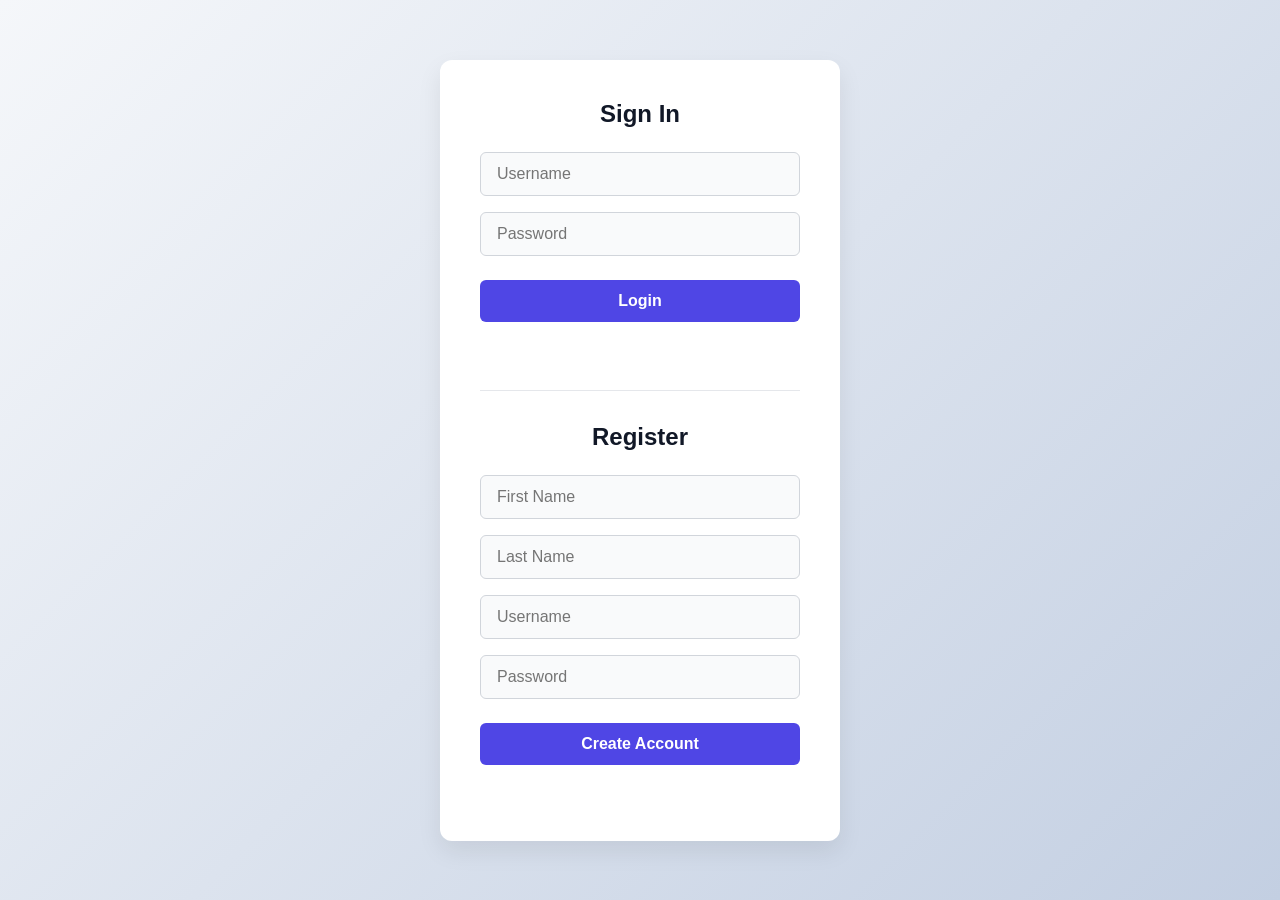
==== dashboard.html @ d36b8466 "Add files via upload" ====
<!DOCTYPE html>
<html lang="en">
<head>
    <meta charset="UTF-8">
    <meta name="viewport" content="width=device-width, initial-scale=1.0">
    <title>Contact Manager</title>

    <link rel="stylesheet" href="styles.css">
</head>

<body>

    <div class="container dashboard">

        <h2>Contact Manager</h2>

        <p id="welcomeMessage"></p>

        <hr>

        <h3>Your Contacts</h3>

        <div class="contact-card">
            <p><strong>Name:</strong> John Smith</p>
            <p><strong>Phone:</strong> (407) 555-1234</p>
            <p><strong>Email:</strong> johnsmith@email.com</p>
        </div>

        <div class="contact-card">
            <p><strong>Name:</strong> Sarah Johnson</p>
            <p><strong>Phone:</strong> (321) 555-9876</p>
            <p><strong>Email:</strong> sarahj@email.com</p>
        </div>

        <button id="logoutButton">Logout</button>

    </div>


    <script>

        // Get user information saved during login
        const userId = sessionStorage.getItem("userId");
        const firstName = sessionStorage.getItem("firstName");
        const lastName = sessionStorage.getItem("lastName");


        // If nobody is logged in, send them back to login page
        if (!userId) {
            window.location.href = "index.html";
        }


        // Display logged-in user's name
        document.getElementById("welcomeMessage").innerText =
            "Welcome, " + firstName + " " + lastName + "!";


        // Logout button
        document.getElementById("logoutButton").addEventListener("click", function() {

            sessionStorage.clear();

            window.location.href = "index.html";

        });

    </script>

</body>
</html>
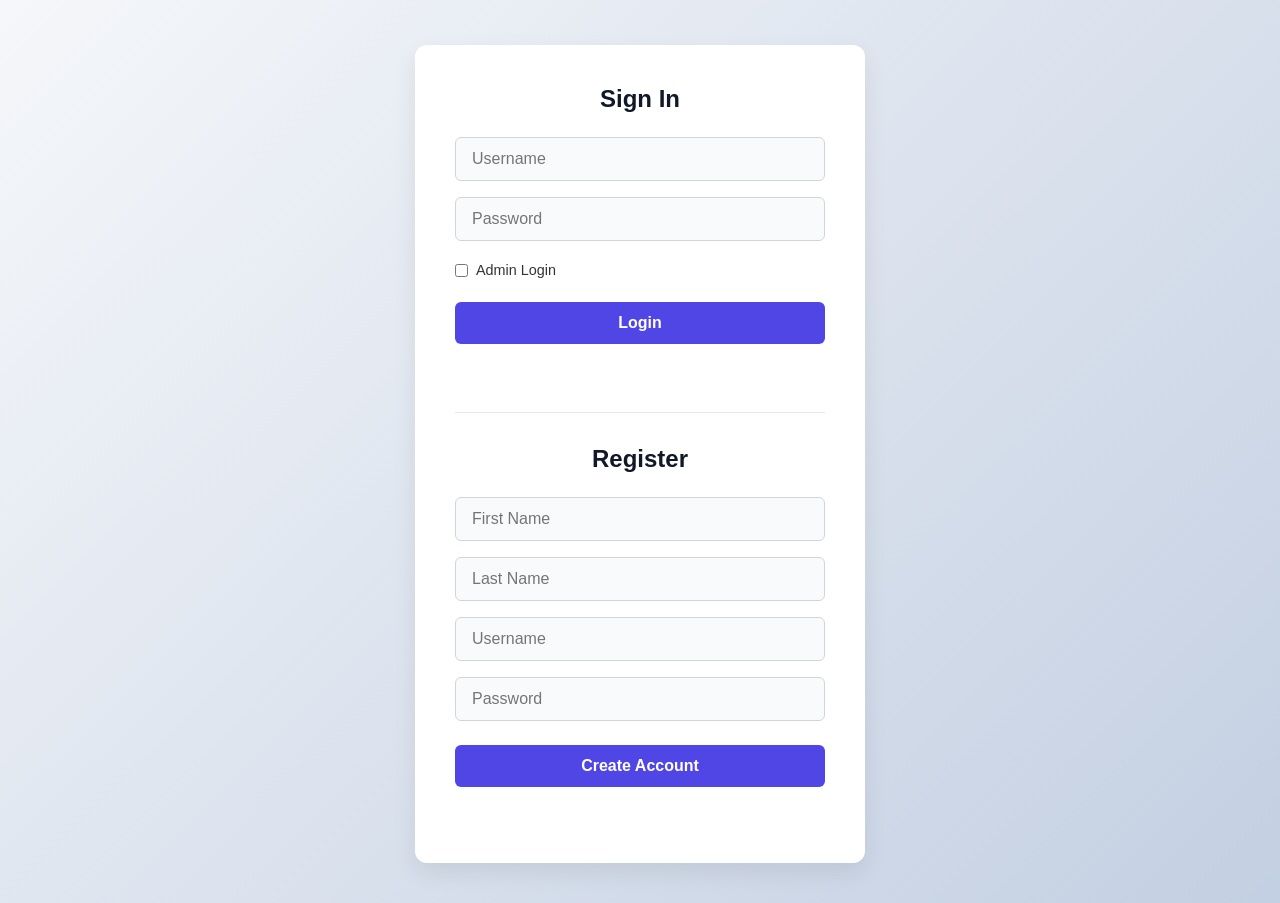
==== commit 22af8862: "Add full CRUD, Admin tools, and hated pepper entry" ====
--- a/dashboard.html
+++ b/dashboard.html
@@ -1,71 +1,61 @@
-<!DOCTYPE html>
-<html lang="en">
-<head>
-    <meta charset="UTF-8">
-    <meta name="viewport" content="width=device-width, initial-scale=1.0">
-    <title>Contact Manager</title>
-
-    <link rel="stylesheet" href="styles.css">
-</head>
-
-<body>
-
-    <div class="container dashboard">
-
-        <h2>Contact Manager</h2>
-
-        <p id="welcomeMessage"></p>
-
-        <hr>
-
-        <h3>Your Contacts</h3>
-
-        <div class="contact-card">
-            <p><strong>Name:</strong> John Smith</p>
-            <p><strong>Phone:</strong> (407) 555-1234</p>
-            <p><strong>Email:</strong> johnsmith@email.com</p>
-        </div>
-
-        <div class="contact-card">
-            <p><strong>Name:</strong> Sarah Johnson</p>
-            <p><strong>Phone:</strong> (321) 555-9876</p>
-            <p><strong>Email:</strong> sarahj@email.com</p>
-        </div>
-
-        <button id="logoutButton">Logout</button>
-
-    </div>
-
-
-    <script>
-
-        // Get user information saved during login
-        const userId = sessionStorage.getItem("userId");
-        const firstName = sessionStorage.getItem("firstName");
-        const lastName = sessionStorage.getItem("lastName");
-
-
-        // If nobody is logged in, send them back to login page
-        if (!userId) {
-            window.location.href = "index.html";
-        }
-
-
-        // Display logged-in user's name
-        document.getElementById("welcomeMessage").innerText =
-            "Welcome, " + firstName + " " + lastName + "!";
-
-
-        // Logout button
-        document.getElementById("logoutButton").addEventListener("click", function() {
-
-            sessionStorage.clear();
-
-            window.location.href = "index.html";
-
-        });
-
-    </script>
-
-</body>
+<!DOCTYPE html>
+<html lang="en">
+<head>
+    <meta charset="UTF-8">
+    <meta name="viewport" content="width=device-width, initial-scale=1.0">
+    <title>Contact Manager - Dashboard</title>
+    <link rel="stylesheet" href="css/styles.css">
+</head>
+<body>
+    <div class="container dashboard">
+        <div style="display: flex; justify-content: space-between; align-items: center;">
+            <h2 id="welcomeMessage" style="margin-bottom: 0;">Contact Manager</h2>
+            <button id="logoutButton" style="background-color: #ef4444; margin-top: 0; padding: 8px 16px;">Logout</button>
+        </div>
+        <hr>
+
+        <!-- Admin Control Panel -->
+        <div id="adminPanel" style="display: none; background: #fee2e2; padding: 15px; border-radius: 8px; margin-bottom: 20px;">
+            <h3 style="color: #991b1b; margin-bottom: 10px;">Admin Tools</h3>
+            <div style="display: flex; gap: 10px; margin-bottom: 10px;">
+                <input type="text" id="suspendUsername" placeholder="Username to Suspend" style="flex: 1;">
+                <button onclick="suspendUser()" style="background-color: #b91c1c; margin: 0;">Suspend</button>
+            </div>
+            <div style="display: flex; gap: 10px;">
+                <input type="text" id="changePassUsername" placeholder="Username" style="flex: 1;">
+                <input type="password" id="changePassNew" placeholder="New Password" style="flex: 1;">
+                <button onclick="changePassword()" style="background-color: #b91c1c; margin: 0;">Update Pass</button>
+            </div>
+            <p id="adminResult" style="color: #991b1b; margin-top: 10px; font-size: 0.9rem; text-align: center;"></p>
+        </div>
+
+        <!-- Add Contact Section -->
+        <h3>Add New Contact</h3>
+        <form id="addContactForm" style="display: flex; flex-wrap: wrap; gap: 10px; margin-bottom: 20px;">
+            <input type="text" id="contactFirst" placeholder="First Name" required style="flex: 1 1 45%;">
+            <input type="text" id="contactLast" placeholder="Last Name" required style="flex: 1 1 45%;">
+            <input type="tel" id="contactPhone" placeholder="Phone" style="flex: 1 1 45%;">
+            <input type="email" id="contactEmail" placeholder="Email" style="flex: 1 1 45%;">
+            <input type="text" id="contactPepper" placeholder="What pepper do they hate?" required style="flex: 1 1 100%;">
+            <button type="submit" style="flex: 1 1 100%; margin-top: 0;">Add Contact</button>
+        </form>
+        <p id="addResult" style="text-align: center; margin-bottom: 20px; font-weight: bold;"></p>
+
+        <hr>
+
+        <!-- Search Section -->
+        <div style="display: flex; gap: 10px; margin-bottom: 20px; align-items: center;">
+            <h3 style="margin: 0;">Contacts Directory</h3>
+            <input type="text" id="searchInput" placeholder="Search names..." style="flex: 1; margin-left: auto;">
+            <button onclick="searchContacts()" style="margin: 0;">Search</button>
+        </div>
+
+        <!-- Dynamic Contacts List -->
+        <div id="contactsList">
+            <p style="text-align: center; color: #6b7280;">Loading contacts...</p>
+        </div>
+    </div>
+
+    <script src="js/dashboard.js"></script>
+</body>
 </html>
--- a/css/styles.css
+++ b/css/styles.css
@@ -0,0 +1,118 @@
+* {
+    box-sizing: border-box;
+    margin: 0;
+    padding: 0;
+}
+
+body {
+    font-family: -apple-system, BlinkMacSystemFont, "Segoe UI", Roboto, Helvetica, Arial, sans-serif;
+    background: linear-gradient(135deg, #f5f7fa 0%, #c3cfe2 100%);
+    display: flex;
+    justify-content: center;
+    align-items: flex-start;
+    padding-top: 5vh;
+    min-height: 100vh;
+    color: #333;
+}
+
+.container {
+    background-color: #ffffff;
+    width: 100%;
+    max-width: 450px;
+    padding: 40px;
+    border-radius: 12px;
+    box-shadow: 0 10px 25px rgba(0, 0, 0, 0.08);
+    margin-bottom: 40px;
+}
+
+.dashboard {
+    max-width: 700px;
+}
+
+h2 {
+    text-align: center;
+    margin-bottom: 24px;
+    color: #111827;
+    font-size: 1.5rem;
+    font-weight: 600;
+}
+
+h3 {
+    color: #111827;
+    margin-bottom: 15px;
+}
+
+form {
+    display: flex;
+    flex-direction: column;
+    gap: 16px;
+}
+
+input {
+    padding: 12px 16px;
+    border: 1px solid #d1d5db;
+    border-radius: 6px;
+    font-size: 1rem;
+    background-color: #f9fafb;
+    transition: all 0.2s ease;
+}
+
+input:focus {
+    outline: none;
+    border-color: #4f46e5;
+    background-color: #ffffff;
+    box-shadow: 0 0 0 3px rgba(79, 70, 229, 0.1);
+}
+
+button {
+    background-color: #4f46e5;
+    color: white;
+    padding: 12px;
+    border: none;
+    border-radius: 6px;
+    font-size: 1rem;
+    font-weight: 600;
+    cursor: pointer;
+    transition: background-color 0.2s ease;
+    margin-top: 8px;
+}
+
+button:hover {
+    background-color: #4338ca;
+}
+
+hr {
+    border: 0;
+    height: 1px;
+    background: #e5e7eb;
+    margin: 32px 0;
+}
+
+#loginResult, #registerResult {
+    text-align: center;
+    margin-top: 16px;
+    font-weight: 500;
+    font-size: 0.9rem;
+    min-height: 20px;
+}
+
+.contact-card {
+    background-color: #f9fafb;
+    border: 1px solid #d1d5db;
+    border-radius: 8px;
+    padding: 20px;
+    margin-bottom: 16px;
+    transition: box-shadow 0.2s ease;
+}
+
+.contact-card:hover {
+    box-shadow: 0 4px 6px rgba(0,0,0,0.05);
+}
+
+.contact-card p {
+    margin-bottom: 8px;
+}
+
+.contact-card p:last-child {
+    margin-bottom: 0;
+}
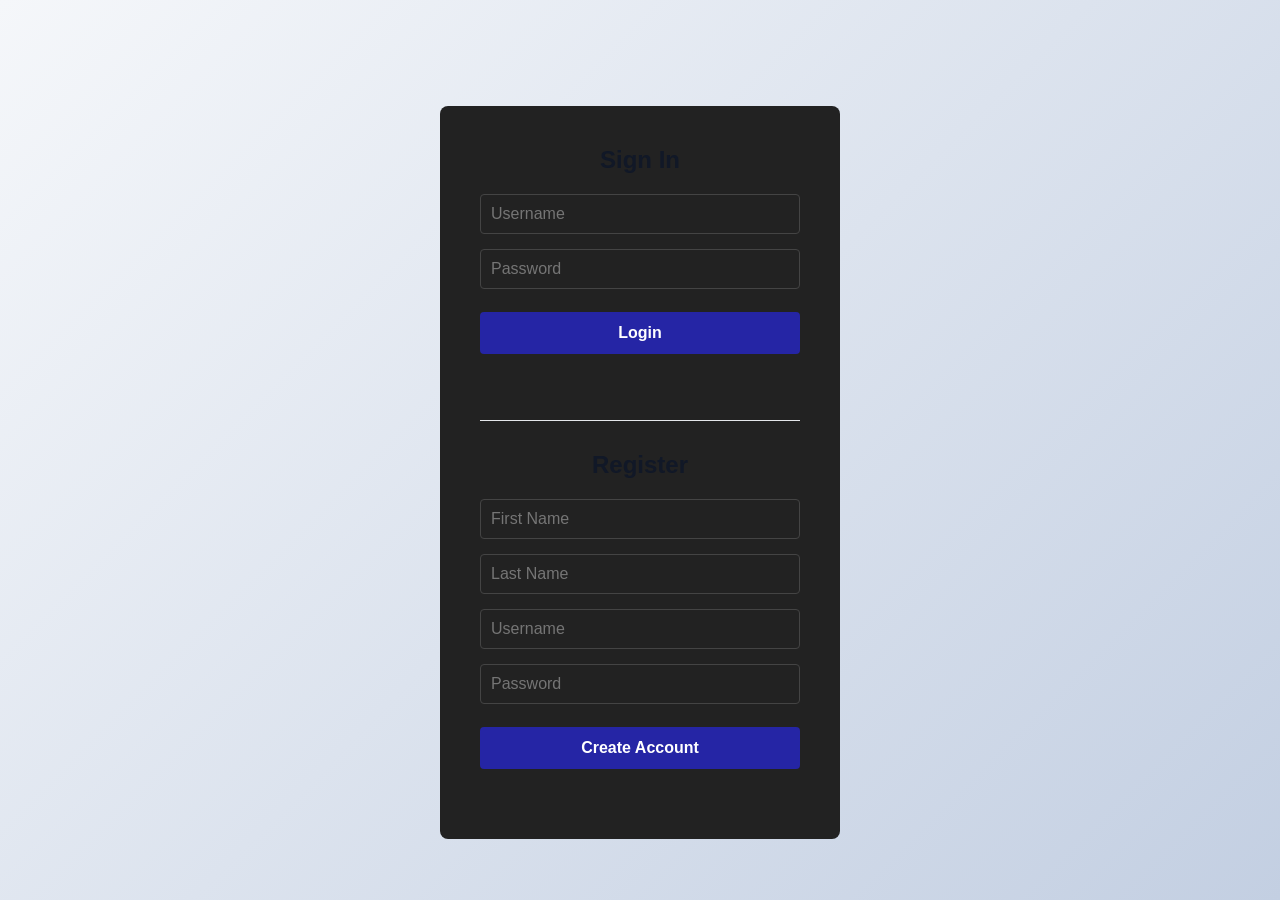
==== commit 04f2f4cb: "cleaning ui" ====
--- a/dashboard.html
+++ b/dashboard.html
@@ -7,55 +7,61 @@
     <link rel="stylesheet" href="css/styles.css">
 </head>
 <body>
-    <div class="container dashboard">
+    <div class="container dashboard" style="max-width: 800px; margin: 0 auto; padding: 20px;">
         <div style="display: flex; justify-content: space-between; align-items: center;">
             <h2 id="welcomeMessage" style="margin-bottom: 0;">Contact Manager</h2>
-            <button id="logoutButton" style="background-color: #ef4444; margin-top: 0; padding: 8px 16px;">Logout</button>
+            <button id="logoutButton" style="background-color: #ef4444; color: white; border: none; padding: 8px 16px; border-radius: 4px; cursor: pointer;">Logout</button>
         </div>
-        <hr>
+        <hr style="border-color: #333; margin: 20px 0;">
 
-        <!-- Admin Control Panel -->
-        <div id="adminPanel" style="display: none; background: #fee2e2; padding: 15px; border-radius: 8px; margin-bottom: 20px;">
-            <h3 style="color: #991b1b; margin-bottom: 10px;">Admin Tools</h3>
-            <div style="display: flex; gap: 10px; margin-bottom: 10px;">
-                <input type="text" id="suspendUsername" placeholder="Username to Suspend" style="flex: 1;">
-                <button onclick="suspendUser()" style="background-color: #b91c1c; margin: 0;">Suspend</button>
+        <!-- STANDARD USER VIEW -->
+        <div id="userView" style="display: none;">
+            <h3>Add New Contact</h3>
+            <form id="addContactForm" style="display: flex; flex-wrap: wrap; gap: 10px; margin-bottom: 20px;">
+                <input type="text" id="contactFirst" placeholder="First Name" required style="flex: 1 1 45%; padding: 8px; border-radius: 4px; border: 1px solid #444; background: transparent; color: white;">
+                <input type="text" id="contactLast" placeholder="Last Name" required style="flex: 1 1 45%; padding: 8px; border-radius: 4px; border: 1px solid #444; background: transparent; color: white;">
+                <input type="tel" id="contactPhone" placeholder="Phone" style="flex: 1 1 45%; padding: 8px; border-radius: 4px; border: 1px solid #444; background: transparent; color: white;">
+                <input type="email" id="contactEmail" placeholder="Email" style="flex: 1 1 45%; padding: 8px; border-radius: 4px; border: 1px solid #444; background: transparent; color: white;">
+                <input type="text" id="contactPepper" placeholder="What pepper do they hate?" required style="flex: 1 1 100%; padding: 8px; border-radius: 4px; border: 1px solid #444; background: transparent; color: white;">
+                <button type="submit" style="flex: 1 1 100%; padding: 10px; background-color: #2525a5; color: white; border: none; border-radius: 4px; cursor: pointer;">Add Contact</button>
+            </form>
+            <p id="addResult" style="text-align: center; font-weight: bold;"></p>
+            <hr style="border-color: #333; margin: 20px 0;">
+            <div style="display: flex; gap: 10px; margin-bottom: 20px; align-items: center; flex-wrap: wrap;">
+                <h3 style="margin: 0;">Your Contacts</h3>
+                <input type="text" id="searchInput" placeholder="Search names..." style="flex: 1; min-width: 200px; padding: 8px; border-radius: 4px; border: 1px solid #444; background: transparent; color: white;">
+                <button onclick="searchContacts()" style="padding: 8px 16px; background-color: #2525a5; color: white; border: none; border-radius: 4px; cursor: pointer;">Search</button>
             </div>
-            <div style="display: flex; gap: 10px;">
-                <input type="text" id="changePassUsername" placeholder="Username" style="flex: 1;">
-                <input type="password" id="changePassNew" placeholder="New Password" style="flex: 1;">
-                <button onclick="changePassword()" style="background-color: #b91c1c; margin: 0;">Update Pass</button>
-            </div>
-            <p id="adminResult" style="color: #991b1b; margin-top: 10px; font-size: 0.9rem; text-align: center;"></p>
+            <div id="contactsList"><p style="text-align: center; color: #6b7280;">Loading contacts...</p></div>
         </div>
 
-        <!-- Add Contact Section -->
-        <h3>Add New Contact</h3>
-        <form id="addContactForm" style="display: flex; flex-wrap: wrap; gap: 10px; margin-bottom: 20px;">
-            <input type="text" id="contactFirst" placeholder="First Name" required style="flex: 1 1 45%;">
-            <input type="text" id="contactLast" placeholder="Last Name" required style="flex: 1 1 45%;">
-            <input type="tel" id="contactPhone" placeholder="Phone" style="flex: 1 1 45%;">
-            <input type="email" id="contactEmail" placeholder="Email" style="flex: 1 1 45%;">
-            <input type="text" id="contactPepper" placeholder="What pepper do they hate?" required style="flex: 1 1 100%;">
-            <button type="submit" style="flex: 1 1 100%; margin-top: 0;">Add Contact</button>
-        </form>
-        <p id="addResult" style="text-align: center; margin-bottom: 20px; font-weight: bold;"></p>
+        <!-- ADMIN VIEW -->
+        <div id="adminView" style="display: none;">
+            <h3>Platform Management</h3>
+            
+            <div style="background: #450a0a; padding: 15px; border-radius: 8px; margin-bottom: 20px; border: 1px solid #7f1d1d;">
+                <h4 style="color: #fca5a5; margin-top: 0; margin-bottom: 10px;">Create New Admin</h4>
+                <div style="display: flex; gap: 10px; flex-wrap: wrap;">
+                    <input type="text" id="newAdminFirst" placeholder="First Name" style="flex: 1 1 150px; padding: 8px; border-radius: 4px; border: 1px solid #7f1d1d; background: rgba(0,0,0,0.2); color: white;">
+                    <input type="text" id="newAdminLast" placeholder="Last Name" style="flex: 1 1 150px; padding: 8px; border-radius: 4px; border: 1px solid #7f1d1d; background: rgba(0,0,0,0.2); color: white;">
+                    <input type="text" id="newAdminUser" placeholder="Username" style="flex: 1 1 150px; padding: 8px; border-radius: 4px; border: 1px solid #7f1d1d; background: rgba(0,0,0,0.2); color: white;">
+                    <input type="password" id="newAdminPass" placeholder="Password" style="flex: 1 1 150px; padding: 8px; border-radius: 4px; border: 1px solid #7f1d1d; background: rgba(0,0,0,0.2); color: white;">
+                    <button onclick="createAdmin()" style="flex: 1 1 100px; padding: 8px; background-color: #b91c1c; color: white; border: none; border-radius: 4px; cursor: pointer; font-weight: bold;">Create</button>
+                </div>
+                <p id="adminCreateResult" style="color: #fca5a5; font-size: 0.9rem; margin-top: 10px; margin-bottom: 0;"></p>
+            </div>
 
-        <hr>
-
-        <!-- Search Section -->
-        <div style="display: flex; gap: 10px; margin-bottom: 20px; align-items: center;">
-            <h3 style="margin: 0;">Contacts Directory</h3>
-            <input type="text" id="searchInput" placeholder="Search names..." style="flex: 1; margin-left: auto;">
-            <button onclick="searchContacts()" style="margin: 0;">Search</button>
-        </div>
-
-        <!-- Dynamic Contacts List -->
-        <div id="contactsList">
-            <p style="text-align: center; color: #6b7280;">Loading contacts...</p>
+            <div style="display: flex; gap: 10px; margin-bottom: 20px; align-items: center; flex-wrap: wrap;">
+                <h4 style="margin: 0; white-space: nowrap;">Global Database Query</h4>
+                <input type="text" id="adminContactSearch" placeholder="Search any user or entry..." style="flex: 1; min-width: 200px; padding: 8px; border-radius: 4px; border: 1px solid #444; background: transparent; color: white;">
+                <button onclick="adminGlobalSearch()" style="padding: 8px 16px; background-color: #2525a5; color: white; border: none; border-radius: 4px; cursor: pointer;">Search All</button>
+            </div>
+            <div id="adminContactsList" style="margin-bottom: 30px;"></div>
+            
+            <h4 style="margin-bottom: 15px;">All Registered Users</h4>
+            <div id="usersList" style="display: flex; flex-direction: column; gap: 15px;"></div>
         </div>
     </div>
-
     <script src="js/dashboard.js"></script>
 </body>
 </html>
